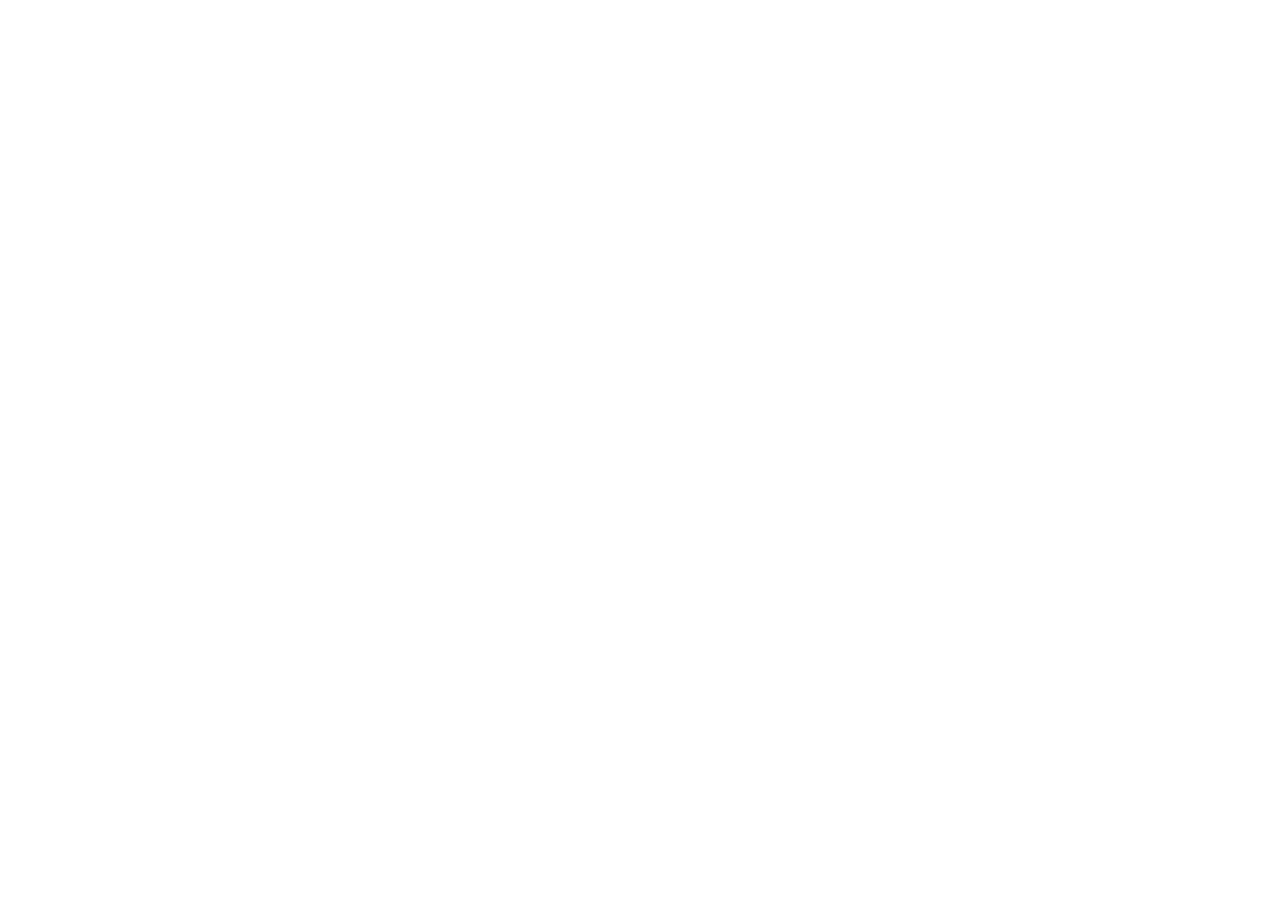
==== index.html @ 917b5709 "init : [project]" ====
<!DOCTYPE html>
<html lang="en">
<head>
   <meta charset="UTF-8">
   <meta name="viewport" content="width=device-width, initial-scale=1.0">
   <title>Document</title>
</head>
<body>
   
</body>
</html>
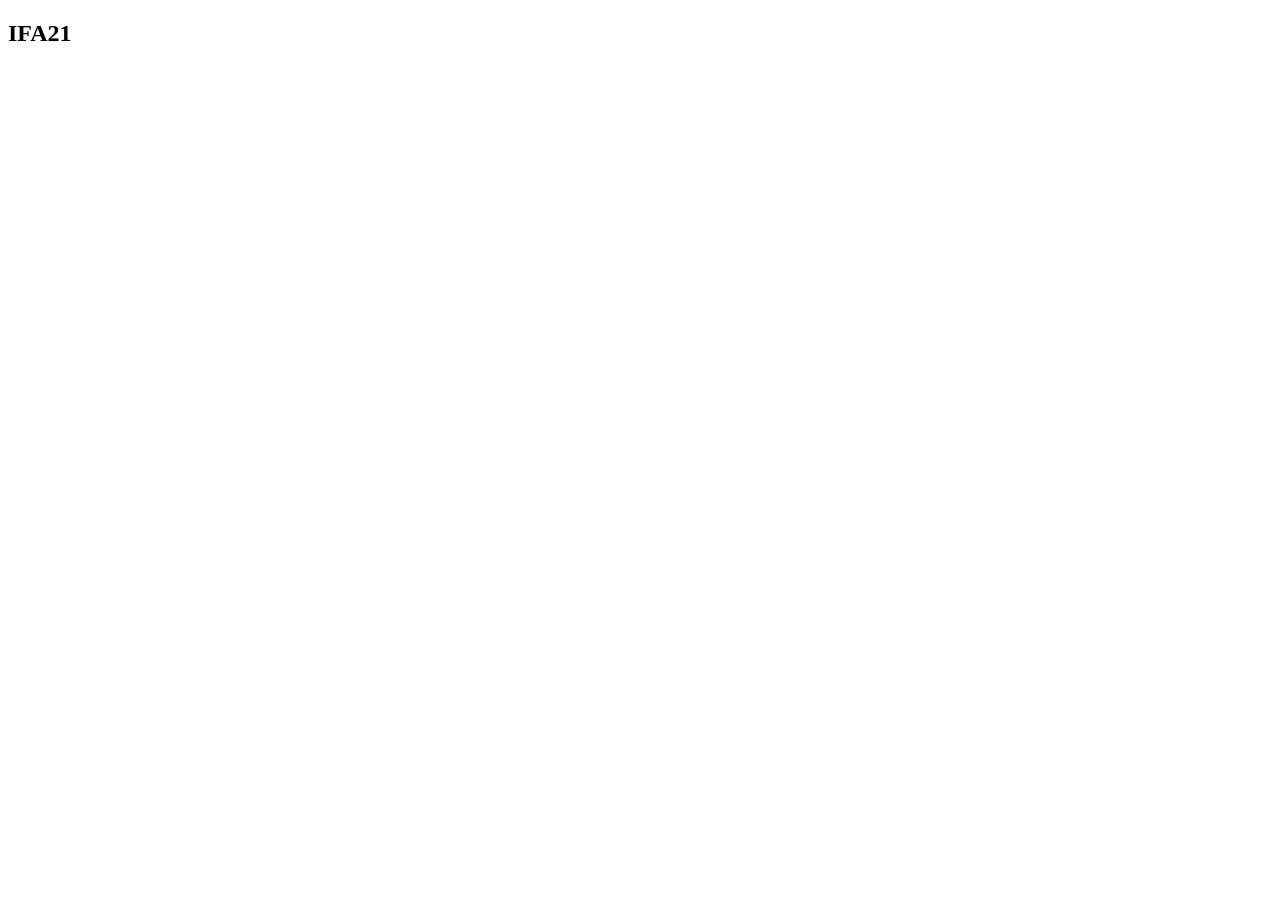
==== commit 9e66e8ba: "add : [text h2]" ====
--- a/index.html
+++ b/index.html
@@ -6,6 +6,6 @@
    <title>Document</title>
 </head>
 <body>
-   
+   <h2>IFA21</h2>
 </body>
 </html>
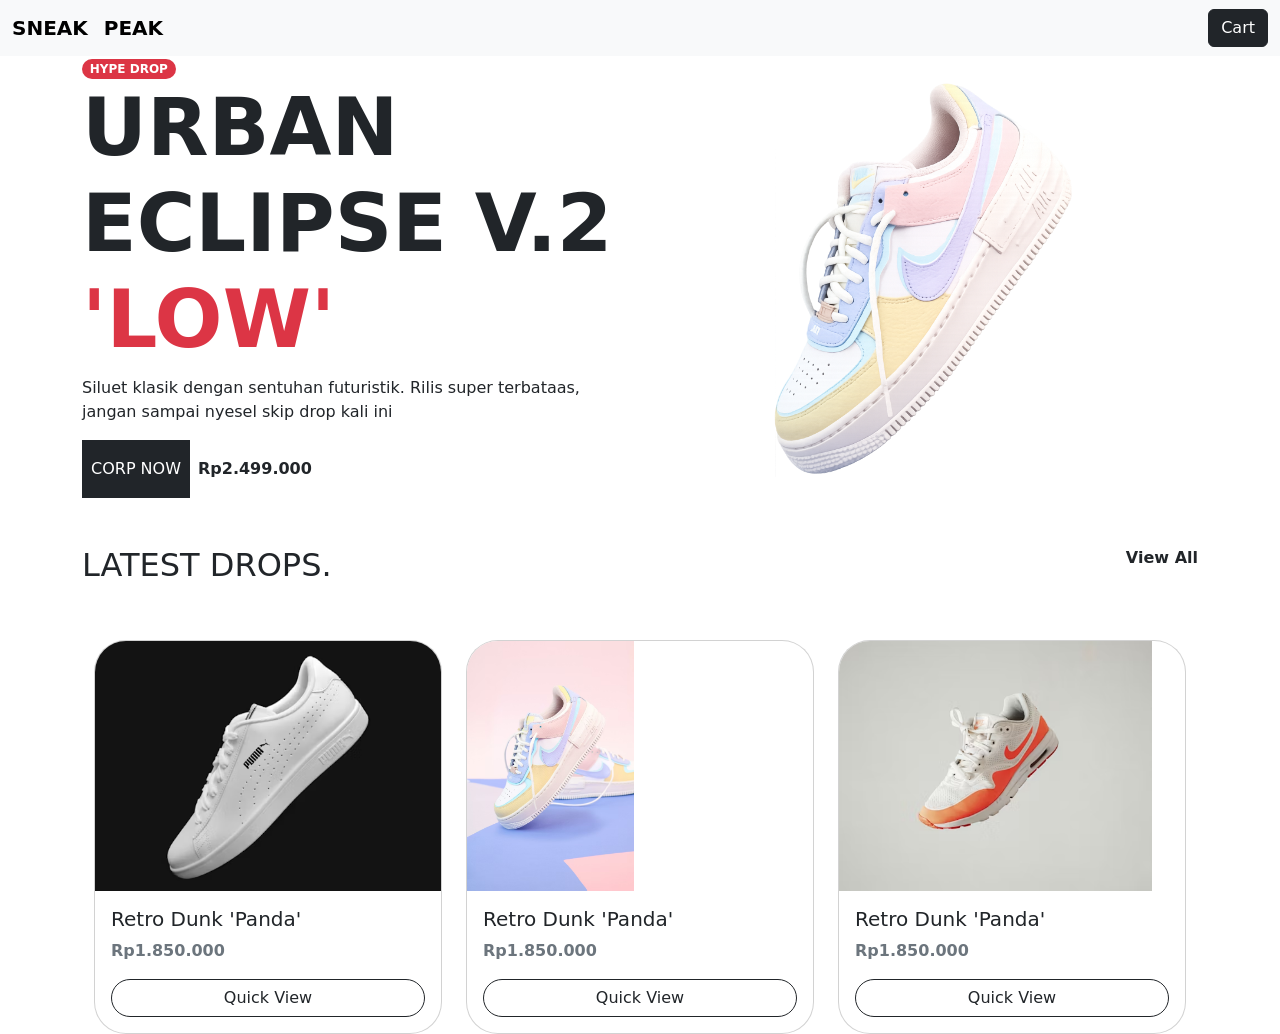
==== commit d515037c: "Pertemuan2April26" ====
--- a/index.html
+++ b/index.html
@@ -3,9 +3,114 @@
 <head>
    <meta charset="UTF-8">
    <meta name="viewport" content="width=device-width, initial-scale=1.0">
-   <title>Document</title>
+   <title>SNEAKPEAK</title>
+   <link href="https://cdn.jsdelivr.net/npm/bootstrap@5.3.8/dist/css/bootstrap.min.css" rel="stylesheet" integrity="sha384-sRIl4kxILFvY47J16cr9ZwB07vP4J8+LH7qKQnuqkuIAvNWLzeN8tE5YBujZqJLB" crossorigin="anonymous">
+   <link rel="stylesheet" href="assets/css/style.css">
 </head>
 <body>
-   <h2>IFA21</h2>
+
+
+<nav class="navbar navbar-light bg-light">
+  <div class="container-fluid">
+   <a class="navbar-brand fw-bold">
+      <span class="navbar-brand mb-0 h1"><b>SNEAK</b></span class="text-danger"><b>PEAK</b></span>
+   </a>
+   <button type="button rounded" class="btn btn-dark">Cart</button>
+  </div>
+</nav>
+
+      <div class="container">
+         <div class="row">
+               <div class="col-12 col-md-6">
+               <span class="badge rounded-pill text-bg-danger">
+                  HYPE DROP
+               </span>
+               <h1 class="fw-bold hero-headline">
+                  URBAN ECLIPSE V.2 <span class="text-danger">'LOW'</span>
+               </h1>
+               <p>
+                  Siluet klasik dengan sentuhan futuristik.
+                  Rilis super terbataas, jangan sampai nyesel skip drop kali ini
+               </p>
+               <div class="d-flex gap-2 align-items-center">
+                  <button class="btn btn-dark rounded-0 px-2 py-3">
+                     CORP NOW
+                  </button>
+                  <div class="fw-bold">Rp2.499.000</div>
+               </div>
+
+               </div>
+               <div class="col-12 col-md-6 d-flex align-items-center justify-content-center">
+                     <img class="sneaker-img" src="assets/images/sepatu.png" alt="sepatu"/>
+               </div>
+            </div>
+         </div>
+      </div>
+
+      <div class="container mt-5">
+         <div class="row mb-5">
+            <div class="col-12 d-flex justify-content-between">
+               <h2 class="fw-black">LATEST DROPS.</h2>
+               <div class="fw-bold">View All</div>
+            </div>
+         </div>
+
+         <div class="container-fluid">
+            <div class="row gap">
+               <div class="col-4">
+                  <div class="card rounded-5 overflow-hidden">
+                     <img src="assets/images/sepatu1.avif" class="img-card-top" alt="sepatu1"/>
+                     <div class="card-body fw-bold">
+                        <h5 class="card-title">
+                           Retro Dunk 'Panda'
+                        </h5>
+                        <p class="card-text text-secondary">
+                           Rp1.850.000
+                        </p>
+                        <button class="btn btn-outline-dark w-100 rounded-pill">Quick View</button>
+                     </div>
+                  </div>
+               </div>
+               <div class="col-4">                  
+                  <div class="card rounded-5 overflow-hidden">
+                     <div class="img-wrapper">
+                        <div class="img-wrapper">
+                           <img src="assets/images/sepatu2.avif" class="img-card-top" alt="sepatu2"/>
+                        </div>
+                     </div>
+                     <div class="card-body fw-bold">
+                        <h5 class="card-title">
+                           Retro Dunk 'Panda'
+                        </h5>
+                        <p class="card-text text-secondary">
+                           Rp1.850.000
+                        </p>
+                        <button class="btn btn-outline-dark w-100 rounded-pill">Quick View</button>
+                     </div>
+                  </div>
+               </div>
+               <div class="col-4">
+                  <div class="card rounded-5 overflow-hidden">
+                     <div class="img-wrapper">
+                        <img src="assets/images/sepatu3.avif" class="img-card-top" alt="sepatu3"/>
+                     </div>
+                     <div class="card-body fw-bold">
+                        <h5 class="card-title">
+                           Retro Dunk 'Panda'
+                        </h5>
+                        <p class="card-text text-secondary">
+                           Rp1.850.000
+                        </p>
+                        <button class="btn btn-outline-dark w-100 rounded-pill">Quick View</button>
+                     </div>
+                  </div>
+               </div>
+            </div>
+         </div>
+
+      </div>
+
+
+    <script src="https://cdn.jsdelivr.net/npm/bootstrap@5.3.8/dist/js/bootstrap.bundle.min.js" integrity="sha384-FKyoEForCGlyvwx9Hj09JcYn3nv7wiPVlz7YYwJrWVcXK/BmnVDxM+D2scQbITxI" crossorigin="anonymous"></script>
 </body>
 </html>
--- a/assets/css/style.css
+++ b/assets/css/style.css
@@ -0,0 +1,20 @@
+.hero-headline{
+   font-size: 80px;
+}
+.sneaker-img{
+   height: 400px;
+}
+
+.img-card-top{
+   max-height: 250px;
+   object-fit: cover;
+}
+
+.img-wrapper {
+   overflow: hidden;
+}
+
+.img-card-top:hover {
+   transform: scale(1.2);
+   transition: transform 0.3s ease in ease-in-out;
+}
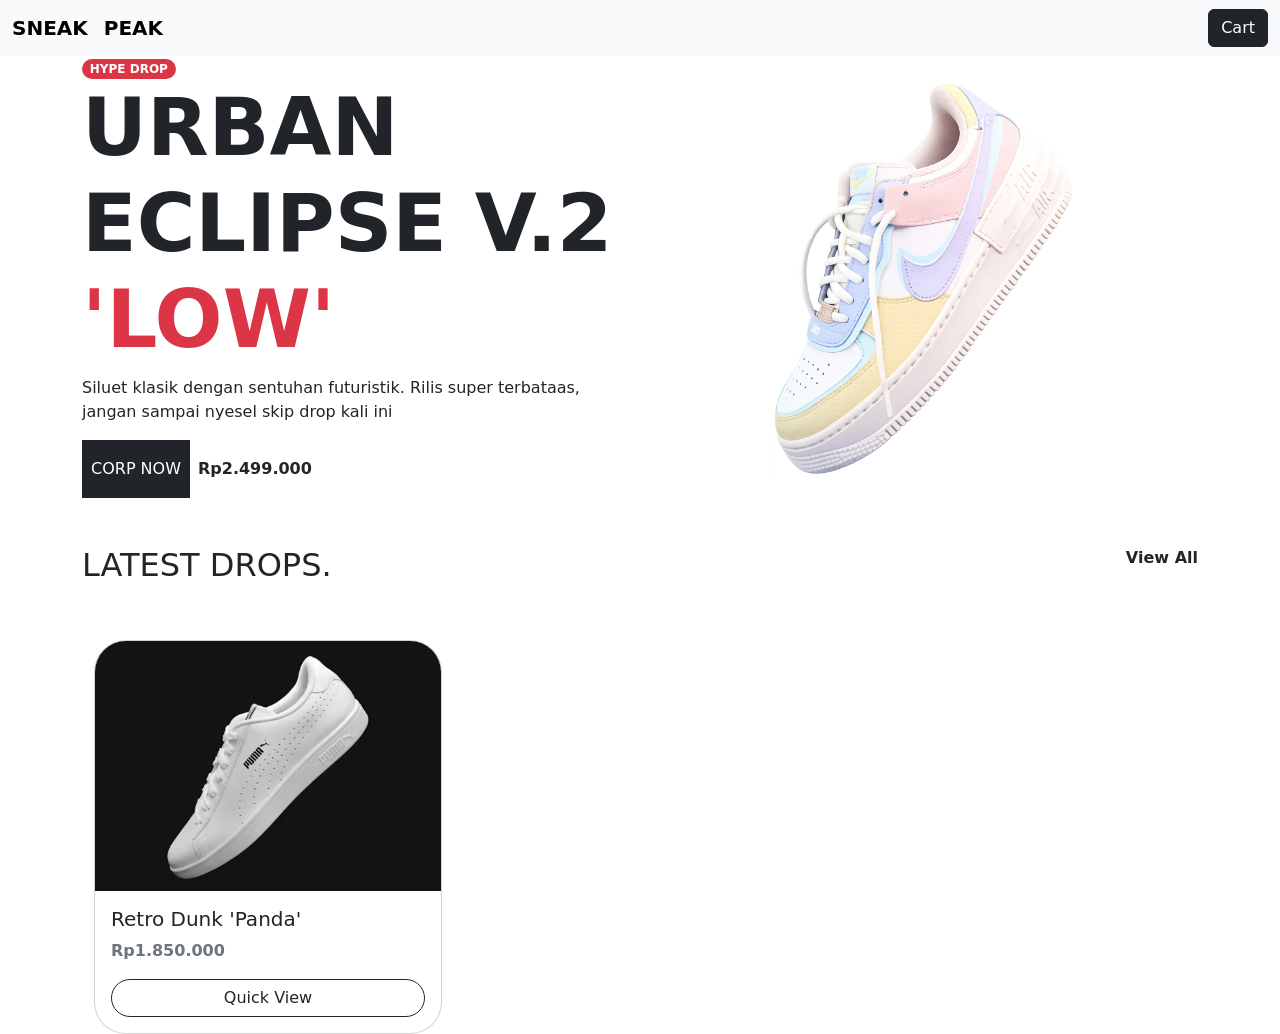
==== commit b4c0e3e6: "sedikit tambahan 8April26" ====
--- a/index.html
+++ b/index.html
@@ -71,7 +71,7 @@
                      </div>
                   </div>
                </div>
-               <div class="col-4">                  
+               <!-- <div class="col-4">                  
                   <div class="card rounded-5 overflow-hidden">
                      <div class="img-wrapper">
                         <div class="img-wrapper">
@@ -104,13 +104,13 @@
                         <button class="btn btn-outline-dark w-100 rounded-pill">Quick View</button>
                      </div>
                   </div>
-               </div>
+               </div> -->
             </div>
          </div>
 
       </div>
 
-
-    <script src="https://cdn.jsdelivr.net/npm/bootstrap@5.3.8/dist/js/bootstrap.bundle.min.js" integrity="sha384-FKyoEForCGlyvwx9Hj09JcYn3nv7wiPVlz7YYwJrWVcXK/BmnVDxM+D2scQbITxI" crossorigin="anonymous"></script>
+   <script src="js/index.js"></script>
+   <script src="https://cdn.jsdelivr.net/npm/bootstrap@5.3.8/dist/js/bootstrap.bundle.min.js" integrity="sha384-FKyoEForCGlyvwx9Hj09JcYn3nv7wiPVlz7YYwJrWVcXK/BmnVDxM+D2scQbITxI" crossorigin="anonymous"></script>
 </body>
 </html>
--- a/assets/css/style.css
+++ b/assets/css/style.css
@@ -6,12 +6,14 @@
 }
 
 .img-card-top{
+   width: 100%;
    max-height: 250px;
    object-fit: cover;
 }
 
 .img-wrapper {
    overflow: hidden;
+   max-height: 250px;
 }
 
 .img-card-top:hover {
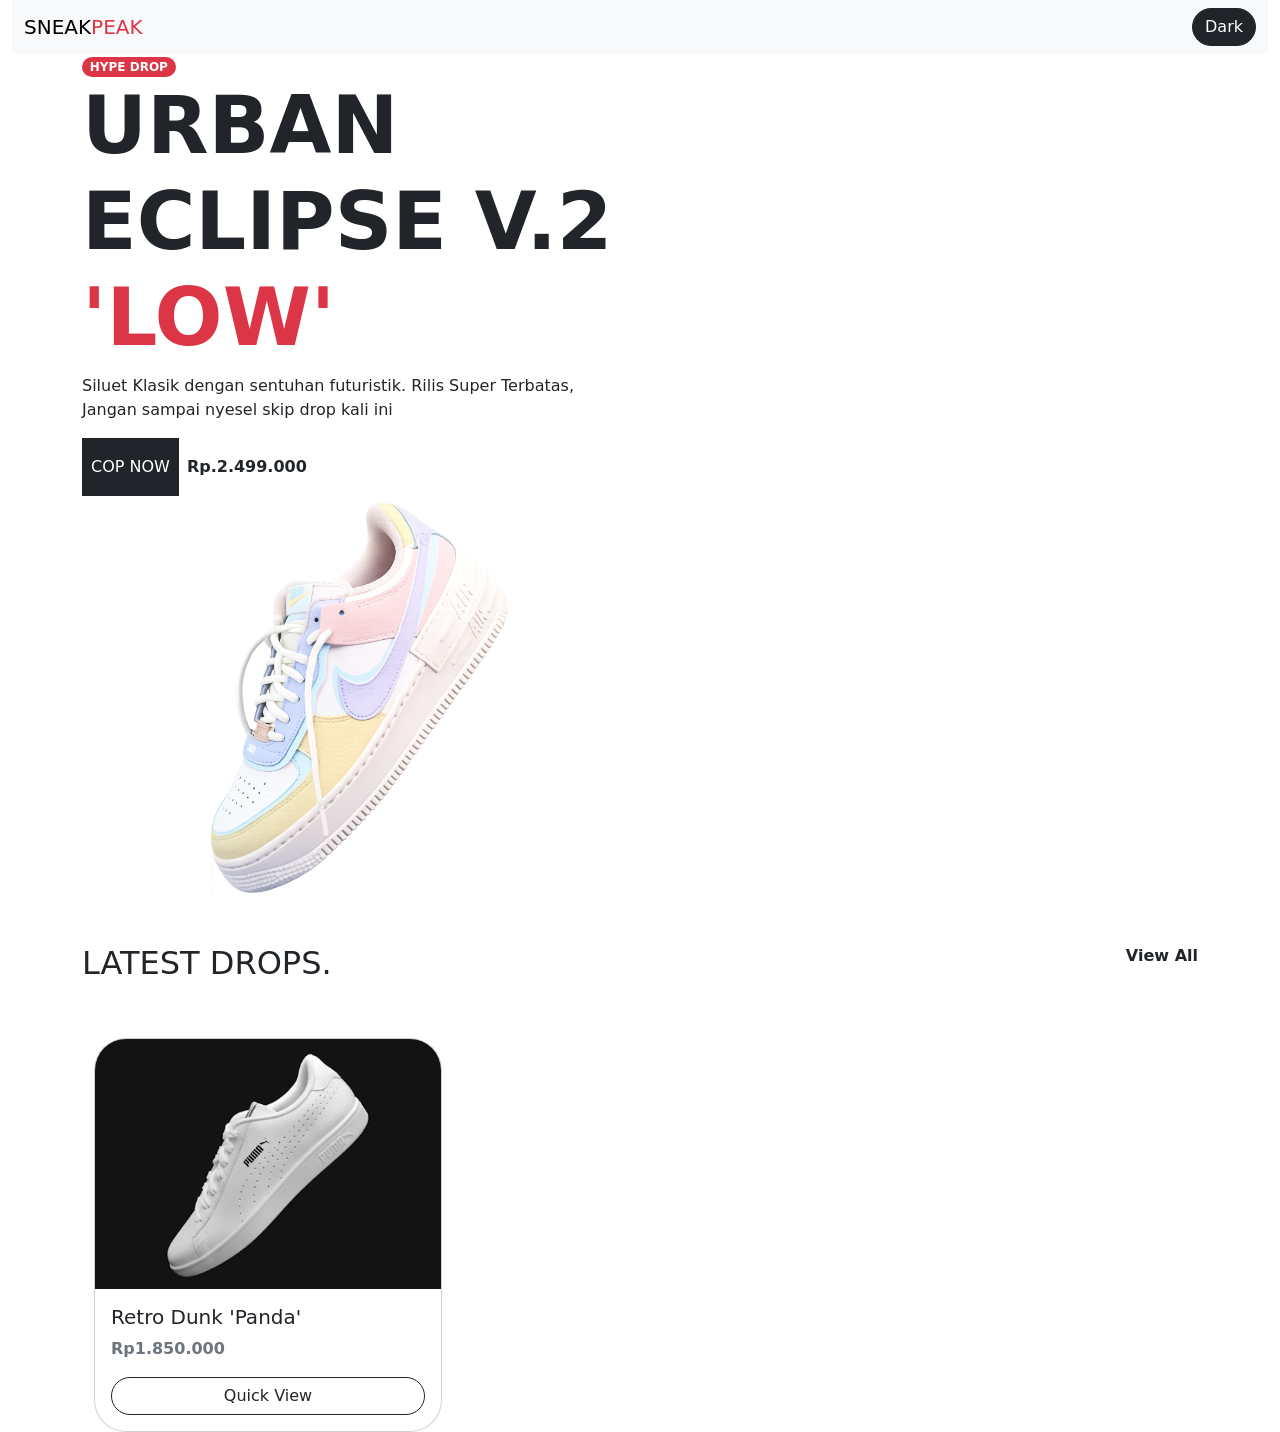
==== commit 231c05d1: "Pertemuan8April26" ====
--- a/index.html
+++ b/index.html
@@ -9,40 +9,51 @@
 </head>
 <body>
 
+<div class="container-fluid">
+      <div class="row">
+      <!-- / ".col + tab" -->
+      <div class="col-12">
+         <!-- As a heading -->
+         <nav class="navbar bg-body-tertiary">
+            <div class="container-fluid">
+            <span class="navbar-brand mb-0 h1">
+               SNEAK<span class="text-danger">PEAK</span>
+            </span>
+            <button type="button" class="btn btn-dark rounded-pill">
+               Dark
+            </button>
+            </div>
+         </nav>
+      </div>
+      </div>
+   </div>
 
-<nav class="navbar navbar-light bg-light">
-  <div class="container-fluid">
-   <a class="navbar-brand fw-bold">
-      <span class="navbar-brand mb-0 h1"><b>SNEAK</b></span class="text-danger"><b>PEAK</b></span>
-   </a>
-   <button type="button rounded" class="btn btn-dark">Cart</button>
-  </div>
-</nav>
+   <div class="container">
+      <div class="row">
+      <div class="col-12 col-md-6">
+         <span class="badge rounded-pill text-bg-danger">HYPE DROP</span>
 
-      <div class="container">
-         <div class="row">
-               <div class="col-12 col-md-6">
-               <span class="badge rounded-pill text-bg-danger">
-                  HYPE DROP
-               </span>
-               <h1 class="fw-bold hero-headline">
-                  URBAN ECLIPSE V.2 <span class="text-danger">'LOW'</span>
-               </h1>
-               <p>
-                  Siluet klasik dengan sentuhan futuristik.
-                  Rilis super terbataas, jangan sampai nyesel skip drop kali ini
-               </p>
-               <div class="d-flex gap-2 align-items-center">
-                  <button class="btn btn-dark rounded-0 px-2 py-3">
-                     CORP NOW
-                  </button>
-                  <div class="fw-bold">Rp2.499.000</div>
-               </div>
+         <h1 class="fw-bold hero-headline">
+            URBAN ECLIPSE V.2 <span class="text-danger">'LOW'</span>
+         </h1>
 
-               </div>
-               <div class="col-12 col-md-6 d-flex align-items-center justify-content-center">
-                     <img class="sneaker-img" src="assets/images/sepatu.png" alt="sepatu"/>
-               </div>
+         <p>
+            Siluet Klasik dengan sentuhan futuristik. Rilis Super Terbatas,
+            Jangan sampai nyesel skip drop kali ini
+         </p>
+
+         <div class="d-flex gap-2 align-items-center">
+            <button id = "button-cop-now" class="btn btn-dark rounded-0 py-3 px-2" type="submit">
+            COP NOW
+            </button>
+            <div id = "harga-berubah" class="fw-bold">Rp.2.499.000</div>
+         </div>
+      </div>
+   </div>
+   <!-- Gambar Sepatu -->
+      <div class="col-12 col-md-6 d-flex align-items-center justify-content-center">
+            <img class="sneaker-img" src="assets/images/sepatu.png" alt="sepatu"/>
+      </div>
             </div>
          </div>
       </div>
@@ -56,7 +67,7 @@
          </div>
 
          <div class="container-fluid">
-            <div class="row gap">
+            <div id="list-sepatu" class="row">
                <div class="col-4">
                   <div class="card rounded-5 overflow-hidden">
                      <img src="assets/images/sepatu1.avif" class="img-card-top" alt="sepatu1"/>
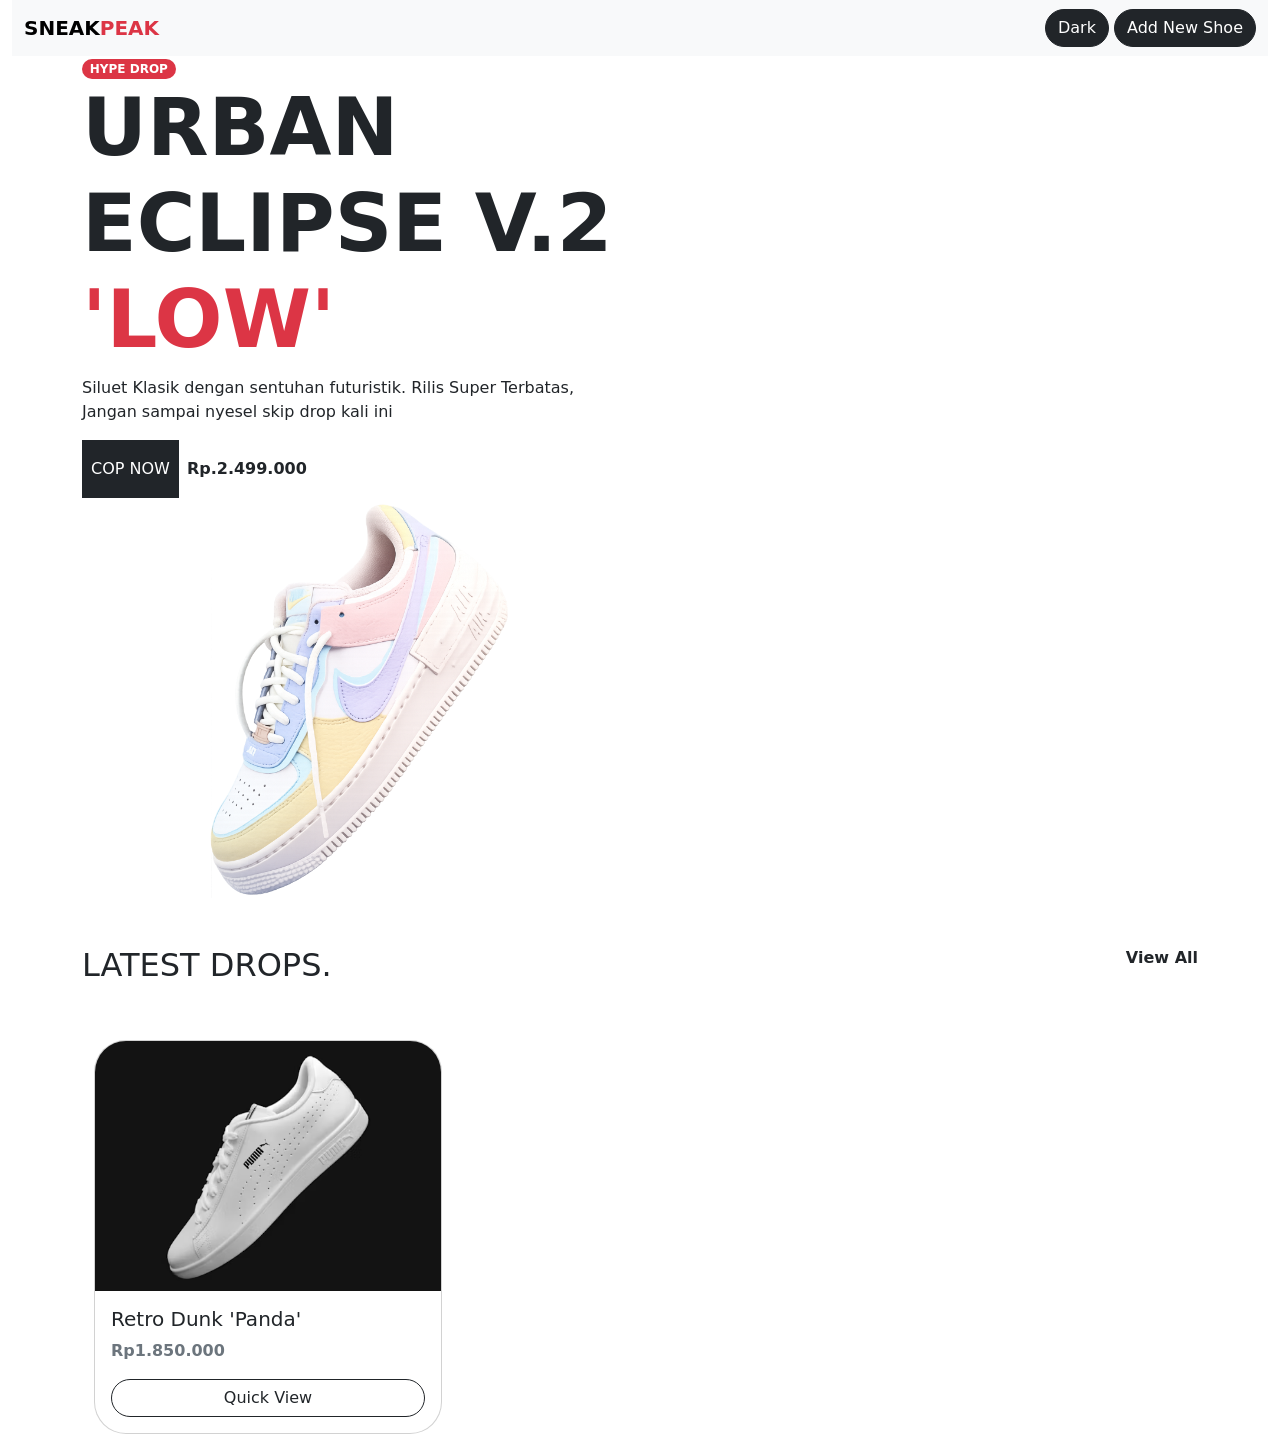
==== commit f422a054: "11April26" ====
--- a/index.html
+++ b/index.html
@@ -16,12 +16,17 @@
          <!-- As a heading -->
          <nav class="navbar bg-body-tertiary">
             <div class="container-fluid">
-            <span class="navbar-brand mb-0 h1">
+            <a class="navbar-brand fw-bold" href="#">
                SNEAK<span class="text-danger">PEAK</span>
-            </span>
-            <button type="button" class="btn btn-dark rounded-pill">
-               Dark
-            </button>
+            </a>
+            <div>
+               <button type="button" class="btn btn-dark rounded-pill">
+                  Dark
+               </button>
+                  <a href="/add-new-shoe.html" class="btn btn-dark rounded-pill">
+                     Add New Shoe
+                  </a>
+            </div>
             </div>
          </nav>
       </div>
